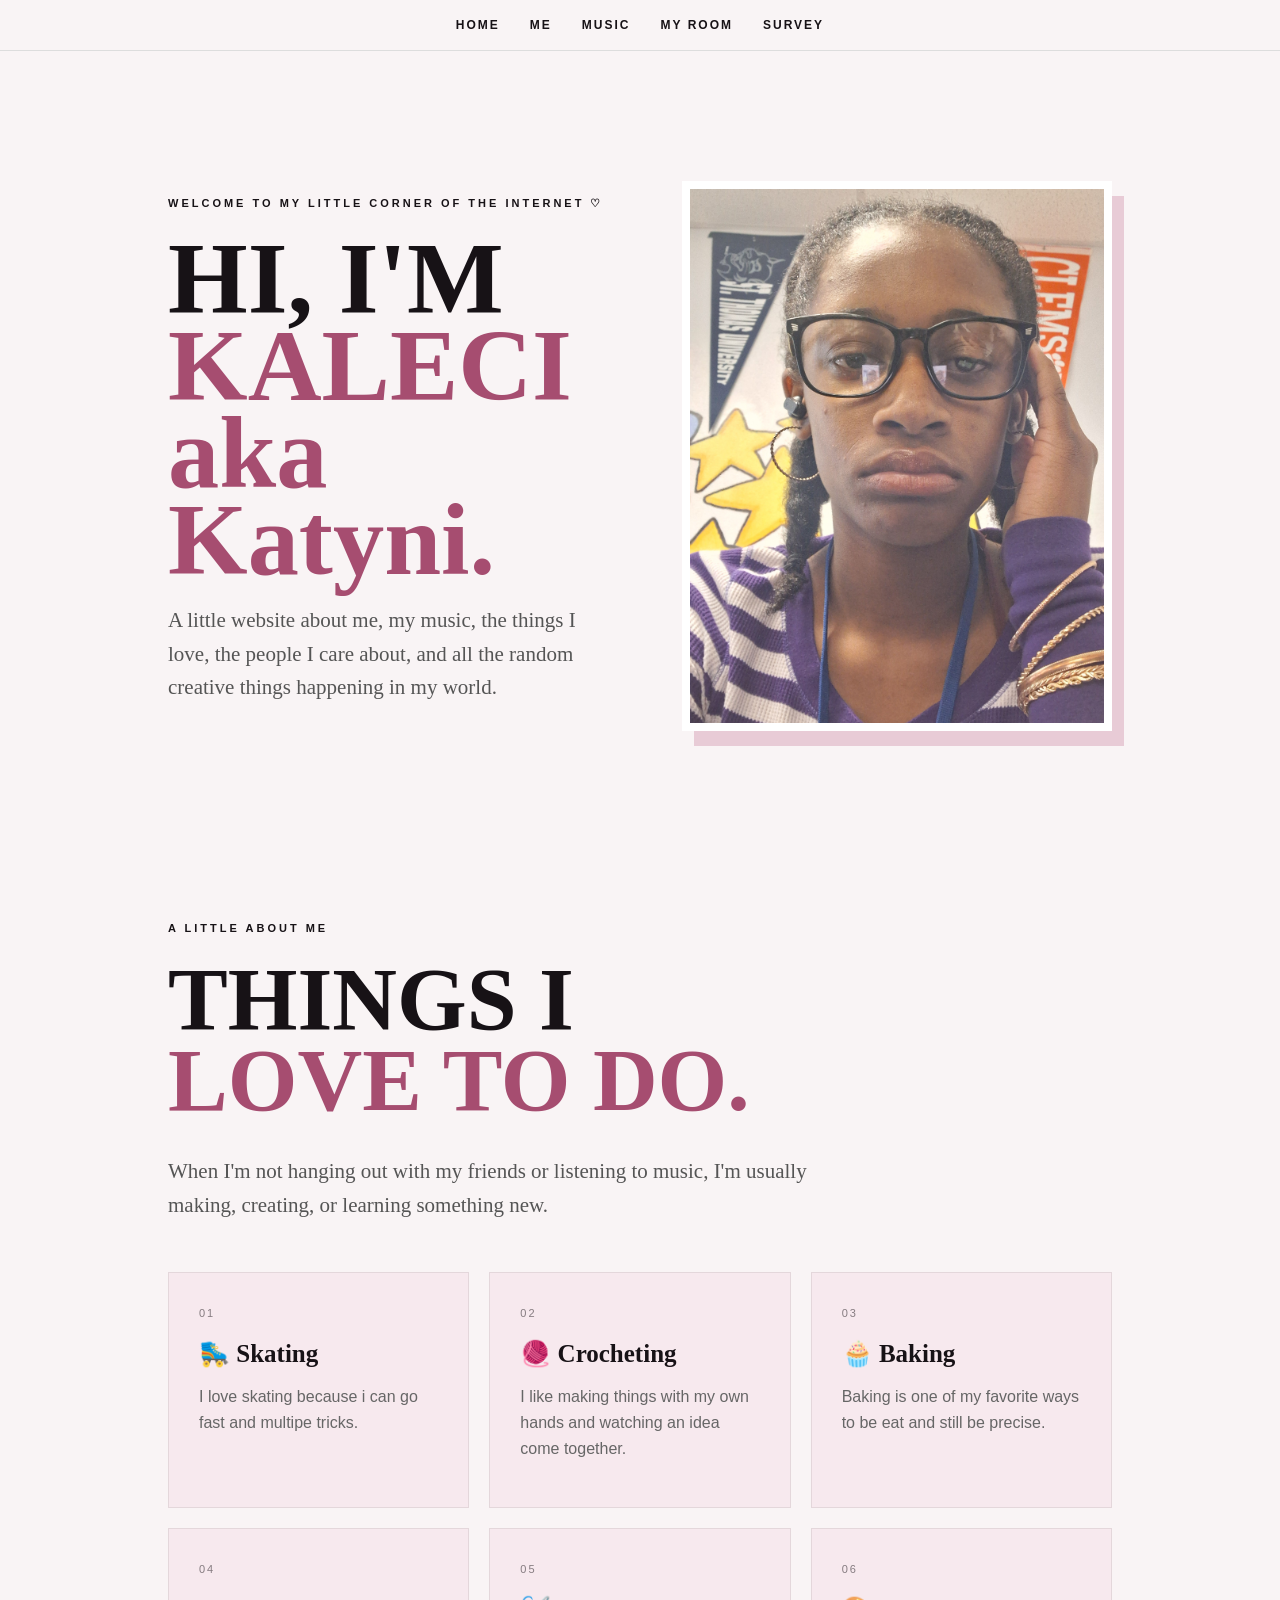
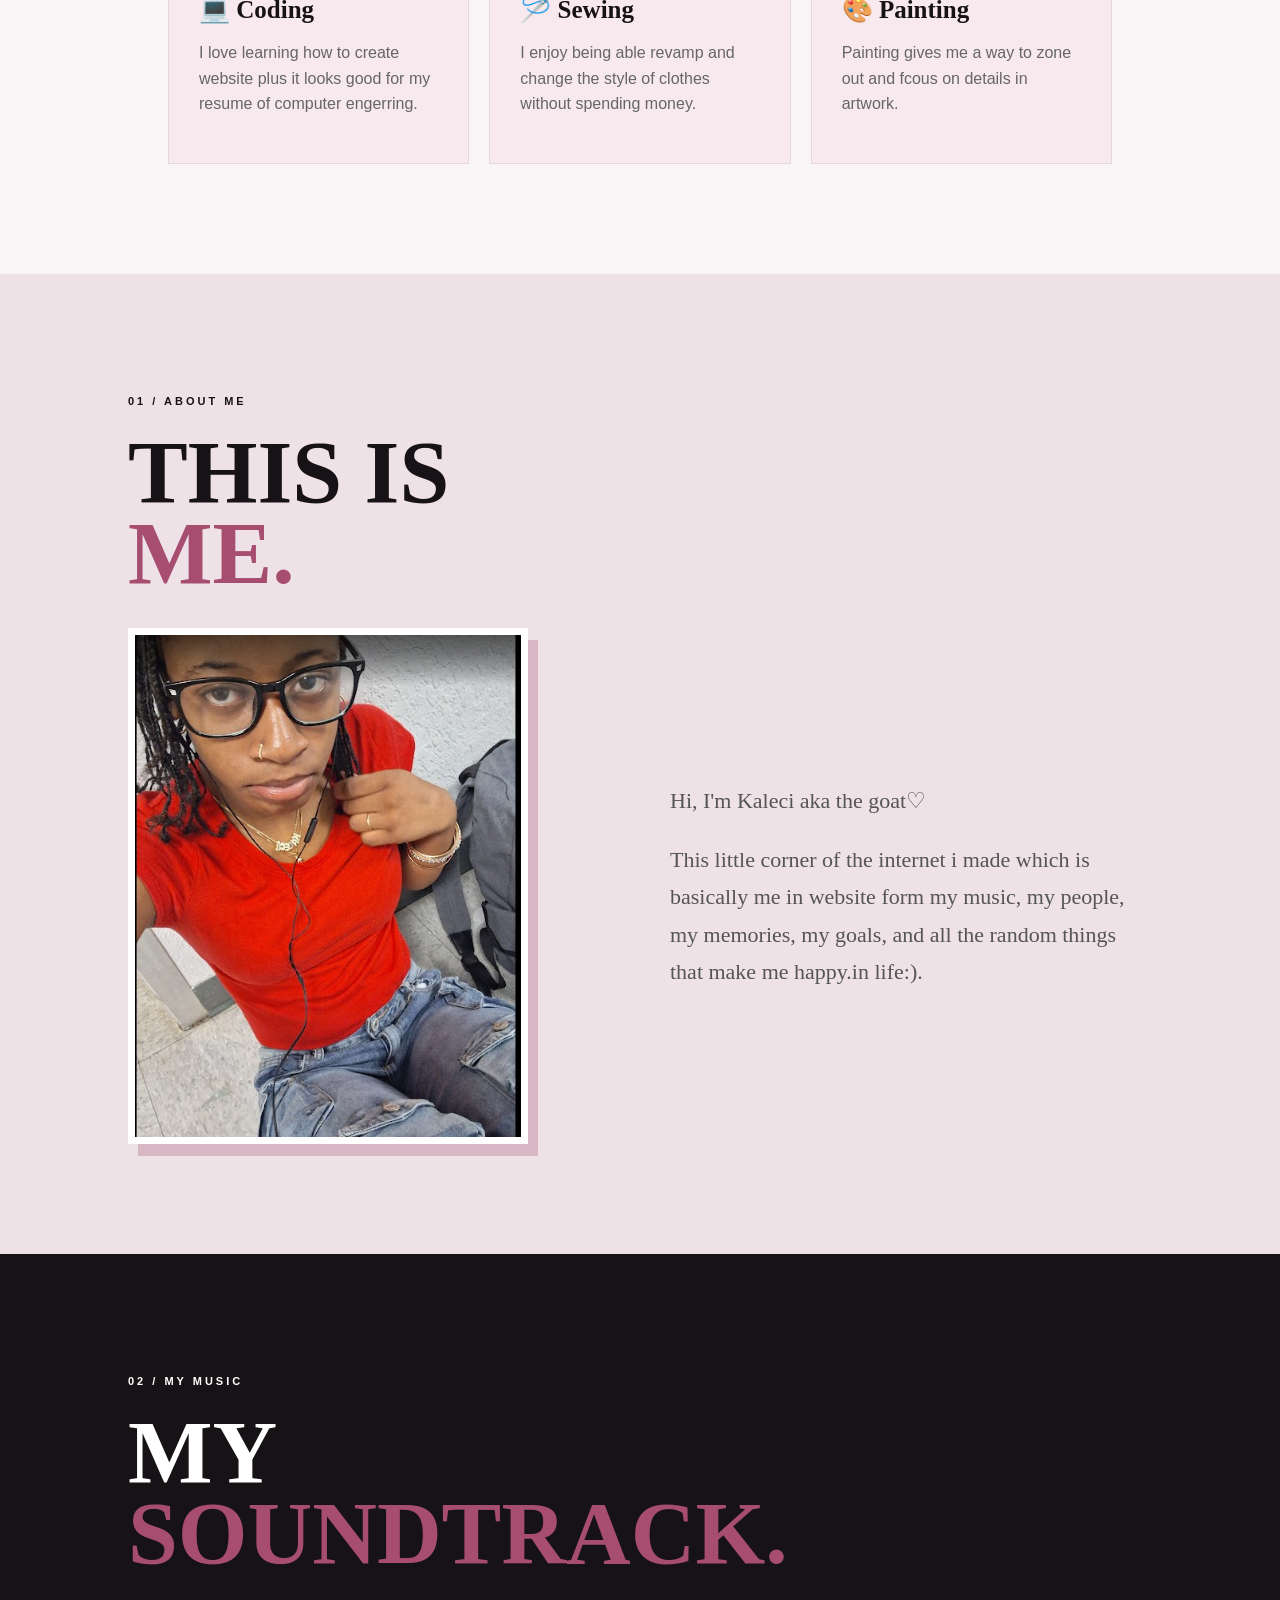
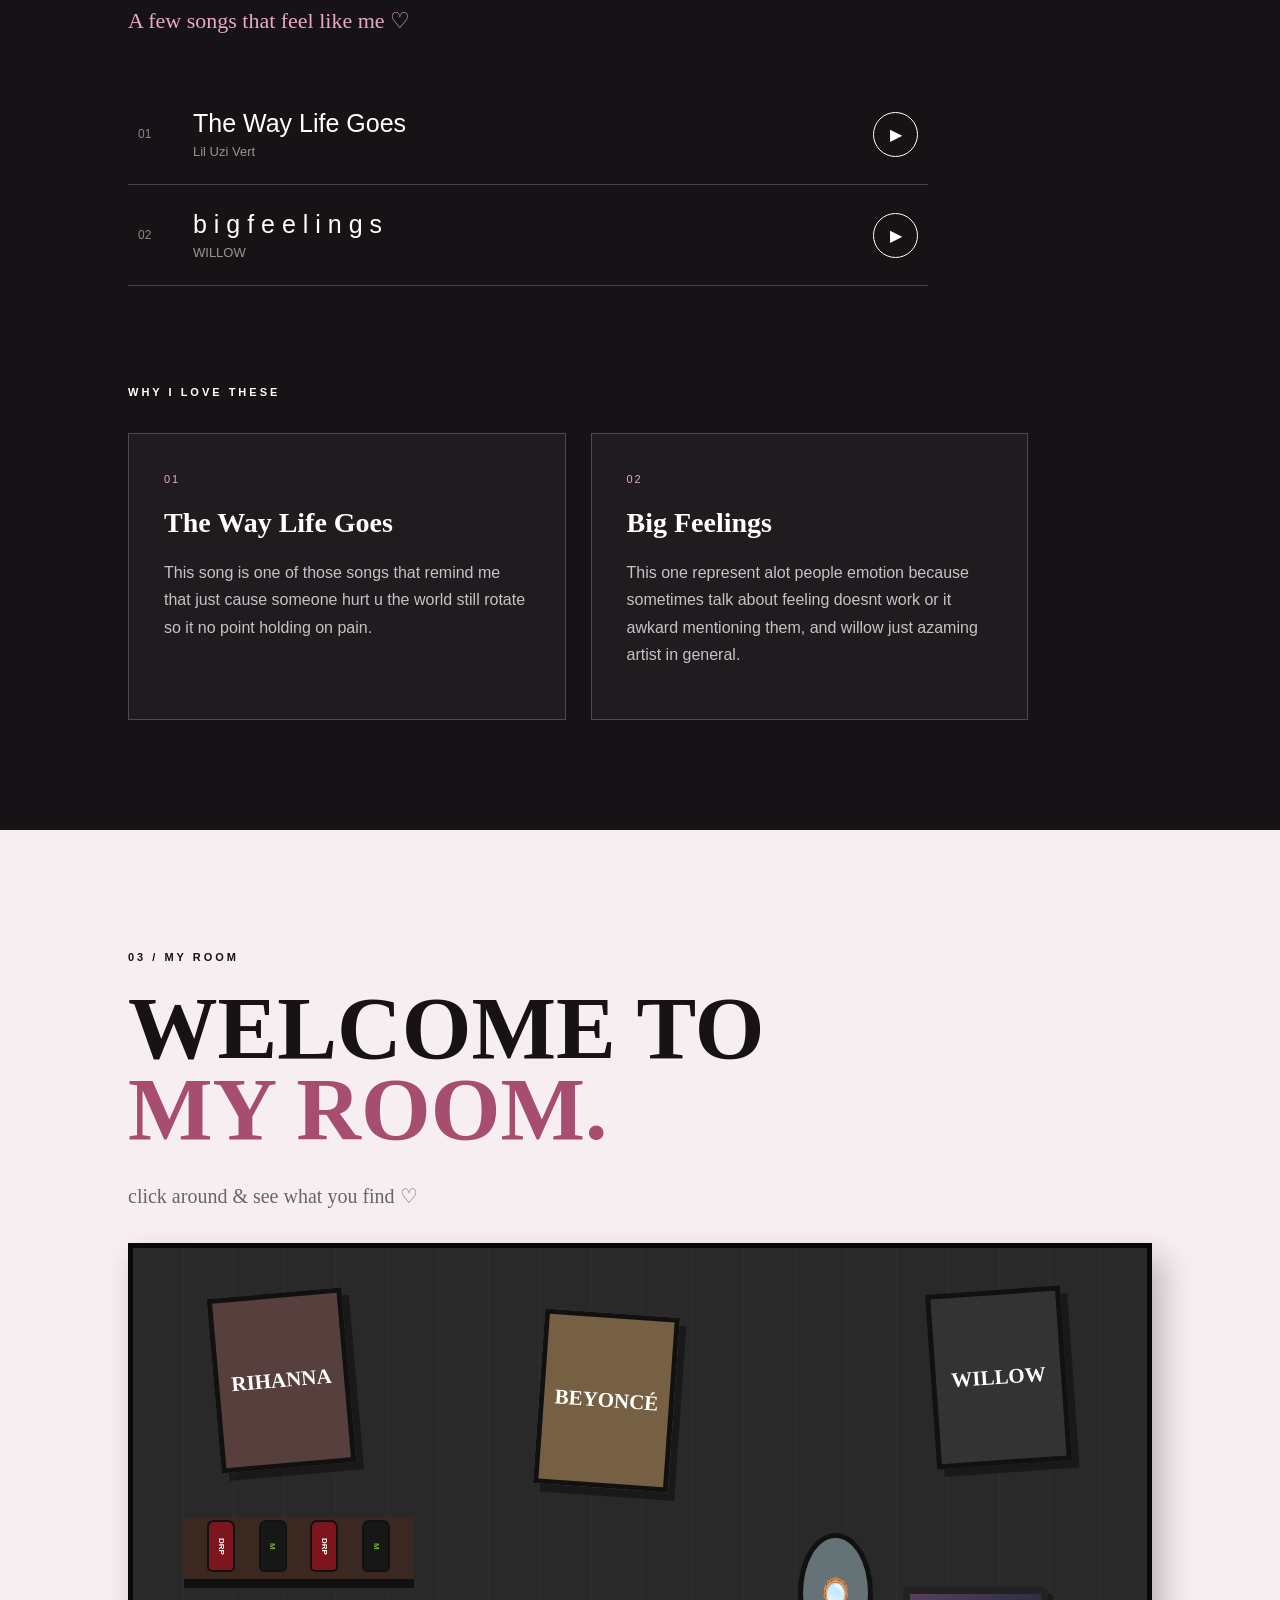
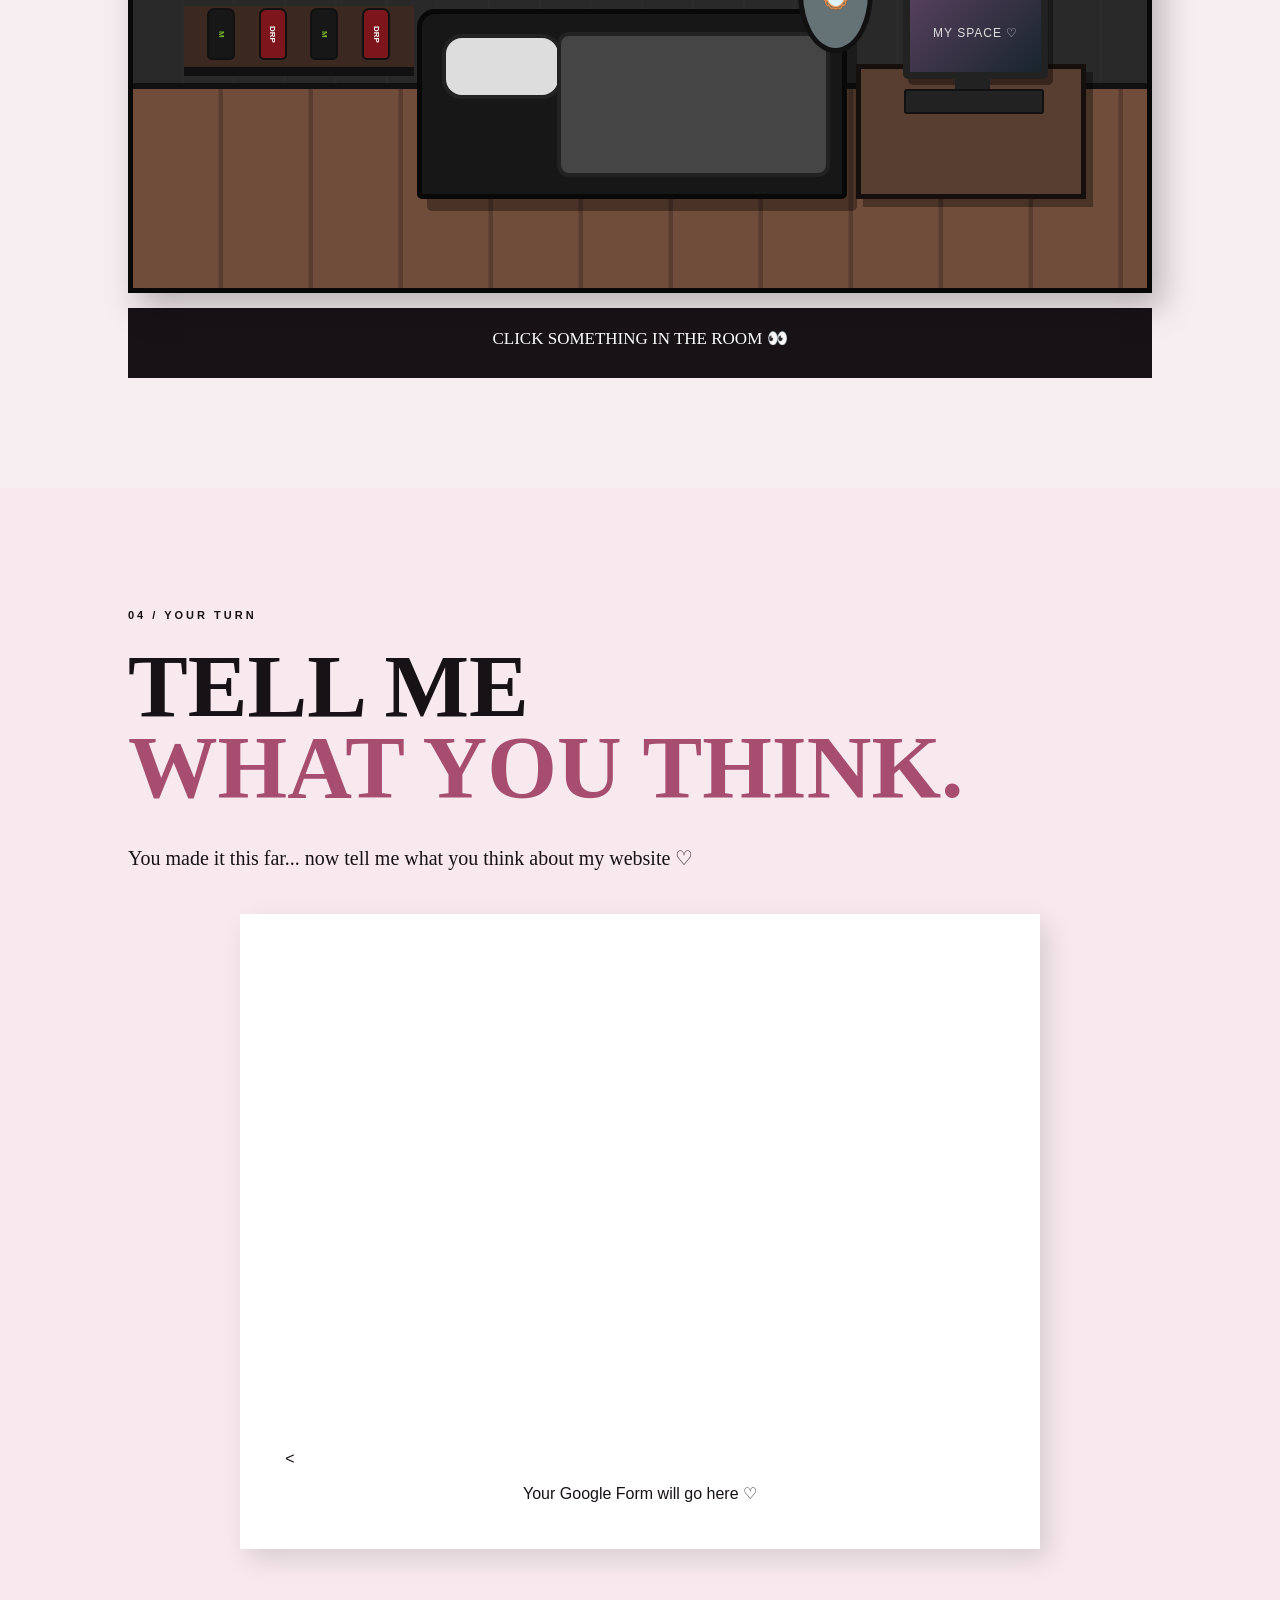
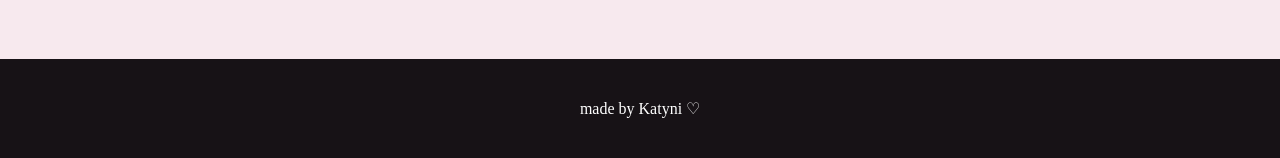
==== katyni-website/index.html @ 88a57a87 "Add files via upload" ====
<!DOCTYPE html>
<html lang="en">

<head>
    <meta charset="UTF-8">
    <meta name="viewport" content="width=device-width, initial-scale=1.0">

    <title>Kaleci ♡</title>

    <link rel="stylesheet" href="style.css">
</head>

<body>

    <!-- =========================
         NAVIGATION
    ========================= -->

    <nav>
        <a href="#home">HOME</a>
        <a href="#me">ME</a>
        <a href="#music">MUSIC</a>
        <a href="#room">MY ROOM</a>
        <a href="#survey">SURVEY</a>
    </nav>


    <!-- =========================
         HOME
    ========================= -->

    <section id="home" class="section home">

        <div class="home-text">

            <p class="eyebrow">
                WELCOME TO MY LITTLE CORNER OF THE INTERNET ♡
            </p>

            <h1>
                HI, I'M<br>
                <span>KALECI aka Katyni.</span>
            </h1>

            <p>
                A little website about me, my music,
                the things I love, the people I care about,
                and all the random creative things
                happening in my world.
            </p>

        </div>

        <div class="home-image">
            <img
                src="images/me1.jpg"
                alt="Photo of Kaleci">
        </div>

    </section>


    <!-- =========================
         HOBBIES
    ========================= -->

    <section class="section hobbies-section">

        <p class="eyebrow">
            A LITTLE ABOUT ME
        </p>

        <h2>
            THINGS I<br>
            <span>LOVE TO DO.</span>
        </h2>

        <p class="hobby-intro">
            When I'm not hanging out with my friends
            or listening to music, I'm usually making,
            creating, or learning something new.
        </p>

        <div class="hobby-grid">

            <div class="hobby-card">
                <span>01</span>
                <h3>🛼 Skating</h3>
                <p>
                    I love skating because i can go fast and multipe tricks.
                </p>
            </div>

            <div class="hobby-card">
                <span>02</span>
                <h3>🧶 Crocheting</h3>
                <p>
                    I like making things with my own
                    hands and watching an idea come together.
                </p>
            </div>

            <div class="hobby-card">
                <span>03</span>
                <h3>🧁 Baking</h3>
                <p>
                    Baking is one of my favorite ways
                    to be eat and still be precise.
                </p>
            </div>

            <div class="hobby-card">
                <span>04</span>
                <h3>💻 Coding</h3>
                <p>
                    I love learning how to create website plus it looks good for my resume of computer engerring.
                </p>
            </div>

            <div class="hobby-card">
                <span>05</span>
                <h3>🪡 Sewing</h3>
                <p>
                    I enjoy being able revamp and change the style of clothes without spending money.
                </p>
            </div>

            <div class="hobby-card">
                <span>06</span>
                <h3>🎨 Painting</h3>
                <p>
                    Painting gives me a way to zone out and fcous on details in artwork.
                </p>
            </div>

        </div>

    </section>


    <!-- =========================
         ME
    ========================= -->

    <section id="me" class="section me-section">

        <div class="me-inner">

            <p class="eyebrow">
                01 / ABOUT ME
            </p>

            <h2>
                THIS IS<br>
                <span>ME.</span>
            </h2>

            <div class="me-grid">

                <img
                    src="images/me2.jpg"
                    alt="Photo of Kaleci"
                    class="me-photo">

                <div class="me-text">

                    <p>
                        Hi, I'm Kaleci aka the goat♡
                    </p>

                    <p>
                        This little corner of the internet i made which
                        is basically me in website form 
                        my music, my people, my memories,
                        my goals, and all the random things
                        that make me happy.in life:).
                    </p>

                </div>

            </div>

        </div>

    </section>


    <!-- =========================
         MUSIC
    ========================= -->

    <section id="music" class="section music-section">

        <div class="music-inner">

            <p class="eyebrow">
                02 / MY MUSIC
            </p>

            <h2>
                MY<br>
                <span>SOUNDTRACK.</span>
            </h2>

            <p class="music-intro">
                A few songs that feel like me ♡
            </p>


            <div class="song-list">

                <div class="song-card">

                    <div class="song-number">
                        01
                    </div>

                    <div class="song-info">

                        <p class="song-title">
                            The Way Life Goes
                        </p>

                        <p class="artist">
                            Lil Uzi Vert
                        </p>

                    </div>

                    <a
                        href="https://open.spotify.com/track/5nmpCXojzwDA4KlWm1MrpE"
                        target="_blank"
                        class="play-button">

                        ▶

                    </a>

                </div>


                <div class="song-card">

                    <div class="song-number">
                        02
                    </div>

                    <div class="song-info">

                        <p class="song-title">
                            b i g f e e l i n g s
                        </p>

                        <p class="artist">
                            WILLOW
                        </p>

                    </div>

                    <a
                        href="https://open.spotify.com/track/1sjWpZDKURy4UrAvrHf7ej"
                        target="_blank"
                        class="play-button">

                        ▶

                    </a>

                </div>

            </div>


            <div class="why-music">

                <p class="eyebrow">
                    WHY I LOVE THESE
                </p>

                <div class="music-reasons">

                    <div class="reason-card">

                        <span>01</span>

                        <h3>
                            The Way Life Goes
                        </h3>

                        <p>
                            This song is one of those songs that remind me that
                            just cause someone hurt u the world still rotate so it 
                            no point holding on pain.
                        </p>

                    </div>


                    <div class="reason-card">

                        <span>02</span>

                        <h3>
                            Big Feelings
                        </h3>

                        <p>
                            This one represent alot people emotion because sometimes
                            talk about feeling doesnt work or it awkard mentioning them, and 
                            willow just azaming artist in general.

                    </div>

                </div>

            </div>

        </div>

    </section>


    <!-- =====================================================
         MY ROOM / 2000s GAME
    ===================================================== -->

    <section id="room" class="section my-room">

        <div class="room-inner">

            <p class="eyebrow">
                03 / MY ROOM
            </p>

            <h2>
                WELCOME TO<br>
                <span>MY ROOM.</span>
            </h2>

            <p class="room-intro">
                click around & see what you find ♡
            </p>


            <div class="room-game">

                <div class="bedroom">

                    <!-- WALL -->
                    <div class="bedroom-wall"></div>

                    <!-- FLOOR -->
                    <div class="bedroom-floor"></div>


                    <!-- =========================
                         POSTERS
                    ========================= -->

                    <button
                        class="room-poster poster-rihanna"
                        onclick="roomMessage('RIHANNA ♡ One of the artists on my wall.')">

                        RIHANNA

                    </button>


                    <button
                        class="room-poster poster-beyonce"
                        onclick="roomMessage('BEYONCÉ ♡ Another icon on my wall.')">

                        BEYONCÉ

                    </button>


                    <button
                        class="room-poster poster-willow"
                        onclick="roomMessage('WILLOW ♡ Her music is definitely part of my soundtrack.')">

                        WILLOW

                    </button>


                    <!-- =========================
                         CAN SHELVES
                    ========================= -->

                    <div class="can-shelves">

                        <div class="can-shelf">

                            <button
                                class="drink-can drpepper-can"
                                onclick="roomMessage('DR PEPPER 🥤 One of the cans in my collection.')">

                                DRP

                            </button>

                            <button
                                class="drink-can monster-can"
                                onclick="roomMessage('MONSTER ⚡ Another one for the collection.')">

                                M

                            </button>

                            <button
                                class="drink-can drpepper-can"
                                onclick="roomMessage('DR PEPPER 🥤 You found another one!')">

                                DRP

                            </button>

                            <button
                                class="drink-can monster-can"
                                onclick="roomMessage('MONSTER ⚡ Energy drink shelf.')">

                                M

                            </button>

                        </div>


                        <div class="can-shelf">

                            <button
                                class="drink-can monster-can"
                                onclick="roomMessage('MONSTER ⚡ Shelf number two.')">

                                M

                            </button>

                            <button
                                class="drink-can drpepper-can"
                                onclick="roomMessage('DR PEPPER 🥤 Another one!')">

                                DRP

                            </button>

                            <button
                                class="drink-can monster-can"
                                onclick="roomMessage('MONSTER ⚡ More cans!')">

                                M

                            </button>

                            <button
                                class="drink-can drpepper-can"
                                onclick="roomMessage('DR PEPPER 🥤 You found another one.')">

                                DRP

                            </button>

                        </div>

                    </div>


                    <!-- =========================
                         BED
                    ========================= -->

                    <button
                        class="room-bed"
                        onclick="roomMessage('MY BED 🖤 Just a regular blanket and a comfy place to chill.')">

                        <div class="room-pillow"></div>

                        <div class="regular-bed-blanket"></div>

                    </button>


                    <!-- =========================
                         DESK + COMPUTER
                    ========================= -->

                    <div class="room-desk">

                        <button
                            class="room-computer"
                            onclick="openRoomComputer()">

                            <div class="computer-screen">
                                MY SPACE ♡
                            </div>

                            <div class="computer-stand"></div>

                        </button>

                        <div class="computer-keyboard"></div>

                    </div>


                    <!-- MIRROR -->

                    <button
                        class="room-mirror"
                        onclick="roomMessage('MIRROR CHECK ✨ You found another part of my room!')">

                        🪞

                    </button>

                </div>


                <div
                    id="roomMessage"
                    class="room-message">

                    CLICK SOMETHING IN THE ROOM 👀

                </div>

            </div>

        </div>

    </section>


    <!-- =====================================================
         MYSPACE COMPUTER POPUP
    ===================================================== -->

    <div
        id="roomComputerPopup"
        class="room-computer-popup">

        <div class="myspace-page">

            <!-- TOP BAR -->

            <div class="myspace-topbar">

                <span>
                    ✦ K A L E C I ' S &nbsp; P R O F I L E ✦
                </span>

                <button
                    onclick="closeRoomComputer()"
                    class="myspace-close">

                    X

                </button>

            </div>


            <!-- NAVIGATION -->

            <div class="myspace-nav">

                HOME
                &nbsp; | &nbsp;
                PROFILE
                &nbsp; | &nbsp;
                OUTFITS
                &nbsp; | &nbsp;
                MUSIC
                &nbsp; | &nbsp;
                BLOG

            </div>


            <!-- PROFILE -->

            <div class="myspace-content">

                <h2 class="myspace-name">
                    Kaleci ♡
                </h2>

                <p class="myspace-online">
                    online now • welcome to my page!
                </p>


                <div class="myspace-grid">


                    <!-- LEFT -->

                    <div>

                        <img
                            src="images/me3.jpg"
                            alt="Photo of Kaleci"
                            class="myspace-photo">


                        <div class="myspace-box">

                            <h3>
                                ABOUT ME
                            </h3>

                            <p>
                                hiiii ♡ this is my little
                                2000s-style profile.

                                I love music, creating things,
                                coding, skating, baking,
                                sewing, painting and spending
                                time with my people.
                            </p>

                        </div>

                    </div>


                    <!-- RIGHT -->

                    <div>


                        <div class="myspace-box">

                            <h3>
                                MY MOOD
                            </h3>

                            <p>
                                ♪ listening to music +
                                making something new ♪
                            </p>

                        </div>


                        <!-- TOP OUTFITS -->

                        <div class="myspace-box">

                            <h3>
                                TOP OUTFITS
                            </h3>

                            <div class="outfit-grid">


                                <div class="outfit-card">

                                    <img
                                        src="images/outfit1.jpg"
                                        alt="Outfit 1">

                                    <span>
                                        01
                                    </span>

                                </div>


                                <div class="outfit-card">

                                    <img
                                        src="images/outfit2.jpg"
                                        alt="Outfit 2">

                                    <span>
                                        02
                                    </span>

                                </div>


                                <div class="outfit-card">

                                    <img
                                        src="images/outfit3.jpg"
                                        alt="Outfit 3">

                                    <span>
                                        03
                                    </span>

                                </div>


                                <div class="outfit-card">

                                    <img
                                        src="images/outfit4.jpg"
                                        alt="Outfit 4">

                                    <span>
                                        04
                                    </span>

                                </div>


                            </div>

                        </div>


                        <!-- FAVORITES -->

                        <div class="myspace-box">

                            <h3>
                                MY FAVORITES
                            </h3>

                            <p>
                                Music • my people •
                                creative projects •
                                my room • making websites •
                                collecting memories
                            </p>

                        </div>


                        <!-- BLOG -->

                        <div class="myspace-box">

                            <h3>
                                RECENT BLOG
                            </h3>

                            <p>
                                "Welcome to my room!!
                                Click around because there
                                are little secrets everywhere ♡"
                            </p>

                        </div>

                    </div>

                </div>

            </div>


            <div class="myspace-footer">
                this page is part of Kaleci's 2000s bedroom game ♡
            </div>

        </div>

    </div>


    <!-- =========================
         SURVEY
    ========================= -->

    <section id="survey" class="section survey-section">

        <div class="survey-inner">

            <p class="eyebrow">
                04 / YOUR TURN
            </p>

            <h2>
                TELL ME<br>
                <span>WHAT YOU THINK.</span>
            </h2>

            <p class="survey-intro">
                You made it this far...
                now tell me what you think
                about my website ♡
            </p>


            <div class="survey-box">

                <<iframe src="https://docs.google.com/forms/d/e/1FAIpQLSdptu9XjfrG44m8Hha9HPX4TdSrRn-py2E4ddKjdOde-EquAg/viewform?embedded=true" width="700" height="520" frameborder="0" marginheight="0" marginwidth="0">Loading…</iframe>

                <p>
                    Your Google Form will go here ♡
                </p>

            </div>

        </div>

    </section>


    <!-- FOOTER -->

    <footer>
        made by Katyni ♡
    </footer>


    <script src="script.js"></script>

</body>
</html>
---- katyni-website/style.css ----
* {
    box-sizing: border-box;
    scroll-behavior: smooth;
}

body {
    margin: 0;
    background: #f9f4f5;
    color: #171216;
    font-family: Arial, Helvetica, sans-serif;
}


/* =========================
   NAVIGATION
========================= */

nav {
    position: sticky;
    top: 0;
    z-index: 100;

    display: flex;
    justify-content: center;
    gap: 30px;

    padding: 18px;

    background: rgba(249,244,245,.96);
    border-bottom: 1px solid #ddd;
}

nav a {
    color: #171216;
    text-decoration: none;

    font-size: 12px;
    font-weight: bold;
    letter-spacing: 2px;

    transition: .2s;
}

nav a:hover {
    color: #a64d70;
}


/* =========================
   GENERAL
========================= */

.section {
    padding: 110px 10%;
    max-width: 1200px;
    margin: auto;
}

.eyebrow {
    font-size: 11px;
    letter-spacing: 3px;
    font-weight: bold;
    margin-bottom: 25px;
}

h1,
h2 {
    font-family: Georgia, serif;
}

h2 {
    font-size: clamp(45px, 7vw, 90px);
    line-height: .9;
    margin: 0 0 35px;
}

h2 span {
    color: #a64d70;
}


/* =========================
   HOME
========================= */

.home {
    min-height: 90vh;

    display: grid;
    grid-template-columns: 1fr 1fr;

    gap: 60px;
    align-items: center;
}

.home h1 {
    font-size: clamp(55px, 8vw, 110px);
    line-height: .85;
    margin: 0;
}

.home h1 span {
    color: #a64d70;
}

.home-text p:not(.eyebrow) {
    max-width: 550px;

    font-family: Georgia, serif;
    font-size: 21px;
    line-height: 1.6;

    color: #555;
}

.home-image img {
    width: 100%;
    max-width: 430px;
    height: 550px;

    object-fit: cover;

    display: block;
    margin-left: auto;

    border: 8px solid white;

    box-shadow:
        12px 15px 0 #e8cbd6;
}


/* =========================
   HOBBIES
========================= */

.hobbies-section {
    padding-top: 50px;
}

.hobby-intro {
    max-width: 650px;

    font-family: Georgia, serif;
    font-size: 21px;
    line-height: 1.6;

    margin: 25px 0 50px;

    color: #555;
}

.hobby-grid {
    display: grid;
    grid-template-columns: repeat(3, 1fr);

    gap: 20px;
}

.hobby-card {
    padding: 30px;
    min-height: 180px;

    background: #f7e9ee;

    border: 1px solid rgba(0,0,0,.08);

    transition: .3s;
}

.hobby-card:hover {
    transform:
        translateY(-8px)
        rotate(-1deg);

    box-shadow:
        8px 12px 25px rgba(0,0,0,.12);
}

.hobby-card span {
    font-size: 11px;
    letter-spacing: 2px;
    opacity: .5;
}

.hobby-card h3 {
    font-family: Georgia, serif;
    font-size: 25px;

    margin: 18px 0 12px;
}

.hobby-card p {
    line-height: 1.6;
    color: #666;
}


/* =========================
   ME
========================= */

.me-section {
    max-width: none;
    background: #eee2e6;
}

.me-inner {
    max-width: 1200px;
    margin: auto;
}

.me-grid {
    display: grid;
    grid-template-columns: 1fr 1fr;

    gap: 60px;

    align-items: center;
}

.me-photo {
    width: 100%;
    max-width: 400px;

    display: block;

    border: 7px solid white;

    box-shadow:
        10px 12px 0 #d6b7c3;
}

.me-text {
    font-family: Georgia, serif;

    font-size: 22px;
    line-height: 1.7;

    color: #555;
}


/* =========================
   MUSIC
========================= */

.music-section {
    max-width: none;

    background: #171216;
    color: white;
}

.music-inner {
    max-width: 1200px;
    margin: auto;
}

.music-section .eyebrow {
    color: white;
}

.music-intro {
    font-family: Georgia, serif;

    font-size: 22px;

    margin-bottom: 50px;

    color: #e8a9c2;
}

.song-list {
    max-width: 800px;
}

.song-card {
    display: flex;
    align-items: center;

    gap: 25px;

    padding: 25px 10px;

    border-bottom:
        1px solid rgba(255,255,255,.2);

    transition: .2s;
}

.song-card:hover {
    padding-left: 20px;
}

.song-number {
    font-size: 12px;
    opacity: .5;
    width: 30px;
}

.song-info {
    flex: 1;
}

.song-title {
    font-size: 25px;
    margin: 0 0 6px;
}

.artist {
    font-size: 13px;
    opacity: .55;
    margin: 0;
}

.play-button {
    width: 45px;
    height: 45px;

    border-radius: 50%;

    border: 1px solid white;

    background: transparent;

    color: white;

    display: flex;
    align-items: center;
    justify-content: center;

    text-decoration: none;

    transition: .2s;
}

.play-button:hover {
    background: white;
    color: #171216;
    transform: scale(1.1);
}

.why-music {
    margin-top: 100px;
    max-width: 900px;
}

.music-reasons {
    display: grid;
    grid-template-columns: 1fr 1fr;

    gap: 25px;

    margin-top: 35px;
}

.reason-card {
    padding: 35px;

    border:
        1px solid rgba(255,255,255,.2);

    background:
        rgba(255,255,255,.04);

    transition: .3s;
}

.reason-card:hover {
    transform: translateY(-6px);

    background:
        rgba(255,255,255,.08);
}

.reason-card span {
    font-size: 11px;
    letter-spacing: 2px;

    color: #e8a9c2;
}

.reason-card h3 {
    font-family: Georgia, serif;

    font-size: 28px;

    margin: 20px 0;
}

.reason-card p {
    line-height: 1.7;

    color: #c9c1c5;
}


/* =====================================================
   MY ROOM
===================================================== */

.my-room {
    max-width: none;

    background: #f7eef1;
}

.room-inner {
    max-width: 1200px;
    margin: auto;
}

.room-intro {
    font-family: Georgia, serif;

    font-size: 20px;

    color: #666;

    margin-bottom: 35px;
}

.room-game {
    width: 100%;
}

.bedroom {
    position: relative;

    width: 100%;
    height: 650px;

    overflow: hidden;

    border: 5px solid #080808;

    box-shadow:
        10px 15px 30px rgba(0,0,0,.25);
}


/* WALL */

.bedroom-wall {
    position: absolute;

    inset: 0 0 32% 0;

    background:
        repeating-linear-gradient(
            90deg,
            #292929 0 48px,
            #2c2c2c 49px 51px
        );
}


/* HARDWOOD FLOOR */

.bedroom-floor {
    position: absolute;

    left: 0;
    right: 0;
    bottom: 0;

    height: 32%;

    background:
        repeating-linear-gradient(
            90deg,
            #704d3b 0 85px,
            #593c30 86px 90px
        );

    border-top: 6px solid #111;
}


/* =========================
   POSTERS
========================= */

.room-poster {
    position: absolute;

    width: 135px;
    height: 175px;

    border: 5px solid #111;

    color: white;

    font-family: Georgia, serif;

    font-size: 21px;

    font-weight: bold;

    cursor: pointer;

    display: flex;

    align-items: center;
    justify-content: center;

    text-align: center;

    box-shadow:
        7px 8px 0 rgba(0,0,0,.4);

    transition: .2s;

    z-index: 4;
}

.room-poster:hover {
    transform:
        scale(1.07)
        rotate(0deg);
}

.poster-rihanna {
    left: 8%;
    top: 45px;

    background: #563f3c;

    transform: rotate(-5deg);
}

.poster-beyonce {
    left: 40%;
    top: 65px;

    background: #756043;

    transform: rotate(4deg);
}

.poster-willow {
    right: 8%;
    top: 42px;

    background: #333;

    transform: rotate(-4deg);
}


/* =========================
   SHELVES
========================= */

.can-shelves {
    position: absolute;

    left: 5%;
    top: 270px;

    width: 230px;

    z-index: 5;
}

.can-shelf {
    height: 70px;

    margin-bottom: 18px;

    background: #3b2821;

    border-bottom: 9px solid #111;

    display: flex;

    align-items: flex-end;
    justify-content: space-evenly;

    padding-bottom: 7px;
}


/* CANS */

.drink-can {
    width: 28px;
    height: 52px;

    border-radius:
        7px 7px 5px 5px;

    border: 2px solid #111;

    color: white;

    font-size: 8px;

    font-weight: bold;

    writing-mode: vertical-rl;

    cursor: pointer;

    transition: .2s;
}

.drink-can:hover {
    transform:
        translateY(-9px)
        rotate(4deg);
}

.drpepper-can {
    background: #7d151c;
}

.monster-can {
    background: #171717;

    color: #78b82a;
}


/* =========================
   BED
========================= */

.room-bed {
    position: absolute;

    left: 28%;
    bottom: 14%;

    width: 430px;
    height: 190px;

    background: #171717;

    border: 5px solid #080808;

    border-radius:
        18px 18px 5px 5px;

    cursor: pointer;

    box-shadow:
        10px 12px 0 rgba(0,0,0,.35);

    z-index: 3;
}

.room-pillow {
    position: absolute;

    left: 20px;
    top: 20px;

    width: 120px;
    height: 65px;

    background: #ddd;

    border: 4px solid #222;

    border-radius: 20px;
}

.regular-bed-blanket {
    position: absolute;

    right: 12px;
    top: 18px;

    width: 65%;
    height: 145px;

    background: #454545;

    border: 4px solid #222;

    border-radius: 12px;
}


/* =========================
   DESK
========================= */

.room-desk {
    position: absolute;

    right: 6%;
    bottom: 14%;

    width: 230px;
    height: 135px;

    background: #583d31;

    border: 5px solid #15100e;

    z-index: 5;

    box-shadow:
        7px 8px 0 rgba(0,0,0,.35);
}


/* COMPUTER */

.room-computer {
    position: absolute;

    left: 42px;
    top: -82px;

    width: 145px;
    height: 92px;

    padding: 0;

    background: #111;

    border: 7px solid #222;

    border-radius: 5px;

    cursor: pointer;

    box-shadow:
        5px 6px 0 rgba(0,0,0,.4);

    transition: .2s;
}

.room-computer:hover {
    transform: scale(1.05);
}

.computer-screen {
    width: 100%;
    height: 100%;

    display: flex;

    align-items: center;
    justify-content: center;

    color: #ddd;

    font-size: 12px;

    letter-spacing: 1px;

    background:
        linear-gradient(
            135deg,
            #57405e,
            #18252d
        );
}

.computer-stand {
    position: absolute;

    left: 45px;
    top: 85px;

    width: 35px;
    height: 22px;

    background: #222;
}

.computer-keyboard {
    position: absolute;

    left: 43px;
    top: 20px;

    width: 140px;
    height: 25px;

    background: #222;

    border: 2px solid #111;

    border-radius: 3px;
}


/* =========================
   MIRROR
========================= */

.room-mirror {
    position: absolute;

    right: 27%;
    top: 285px;

    width: 75px;
    height: 120px;

    border: 5px solid #111;

    border-radius: 50%;

    background: #657276;

    font-size: 30px;

    cursor: pointer;

    z-index: 5;

    transition: .2s;
}

.room-mirror:hover {
    transform: scale(1.08);
}


/* =========================
   ROOM MESSAGE
========================= */

.room-message {
    margin-top: 15px;

    min-height: 70px;

    padding: 20px;

    background: #171216;

    color: white;

    text-align: center;

    font-family: Georgia, serif;

    font-size: 17px;
}


/* =====================================================
   MYSPACE POPUP
===================================================== */

.room-computer-popup {
    position: fixed;

    inset: 0;

    z-index: 200;

    display: none;

    align-items: center;
    justify-content: center;

    padding: 20px;

    background:
        rgba(0,0,0,.78);
}

.room-computer-popup.open {
    display: flex;
}

.myspace-page {
    width: min(850px, 95vw);

    max-height: 90vh;

    overflow-y: auto;

    background: #f7f7f7;

    color: #222;

    border: 4px solid #222;

    box-shadow:
        12px 14px 0 rgba(0,0,0,.45);

    font-family:
        Arial,
        Helvetica,
        sans-serif;
}

.myspace-topbar {
    background: #222;

    color: white;

    padding: 9px 12px;

    display: flex;

    justify-content: space-between;

    align-items: center;

    font-size: 13px;

    font-weight: bold;
}

.myspace-close {
    width: 28px;
    height: 28px;

    border: 0;

    background: #777;

    color: white;

    cursor: pointer;

    font-weight: bold;
}

.myspace-close:hover {
    background: #999;
}

.myspace-nav {
    background: #eee;

    border-bottom:
        2px solid #aaa;

    padding: 8px 12px;

    color: #333;

    font-size: 11px;
}

.myspace-content {
    padding: 22px;

    background: #f7f7f7;
}

.myspace-name {
    margin: 0 0 5px;

    color: #3e245a;

    font-family: Georgia, serif;

    font-size: 32px;
}

.myspace-online {
    color: #777;

    font-size: 12px;

    margin:
        0 0 20px;
}

.myspace-grid {
    display: grid;

    grid-template-columns:
        230px 1fr;

    gap: 22px;
}

.myspace-photo {
    width: 100%;

    height: 300px;

    object-fit: contain;

    background: #ddd;

    display: block;

    border:
        6px solid white;

    box-shadow:
        0 2px 7px rgba(0,0,0,.3);
}

.myspace-box {
    background: white;

    border:
        1px solid #aaa;

    margin-bottom: 15px;

    color: #222;
}

.myspace-box h3 {
    margin: 0;

    padding: 8px 10px;

    background: #ddd;

    color: #3e245a;

    font-size: 14px;
}

.myspace-box p {
    margin: 0;

    padding: 10px;

    color: #222;

    line-height: 1.5;

    font-size: 13px;
}


/* TOP OUTFITS */

.outfit-grid {
    display: grid;

    grid-template-columns:
        1fr 1fr;

    gap: 10px;

    padding: 10px;
}

.outfit-card {
    position: relative;

    height: 130px;

    overflow: hidden;

    background: #ddd;

    border:
        2px solid white;
}

.outfit-card img {
    width: 100%;

    height: 100%;

    object-fit: cover;

    display: block;
}

.outfit-card span {
    position: absolute;

    left: 5px;
    bottom: 5px;

    padding:
        3px 6px;

    background:
        rgba(0,0,0,.7);

    color: white;

    font-size: 9px;
}

.myspace-footer {
    padding: 12px;

    background: #eee;

    border-top:
        1px solid #aaa;

    text-align: center;

    color: #555;

    font-size: 11px;
}


/* =========================
   SURVEY
========================= */

.survey-section {
    max-width: none;

    background: #f7e9ee;
}

.survey-inner {
    max-width: 1200px;
    margin: auto;
}

.survey-intro {
    font-family: Georgia, serif;

    font-size: 20px;

    max-width: 600px;

    line-height: 1.6;

    margin-bottom: 40px;
}

.survey-box {
    max-width: 800px;

    margin: 0 auto;

    background: white;

    padding: 30px;

    text-align: center;

    box-shadow:
        8px 10px 25px rgba(0,0,0,.12);
}


/* =========================
   FOOTER
========================= */

footer {
    padding: 40px;

    text-align: center;

    background: #171216;

    color: white;

    font-family: Georgia, serif;
}


/* =========================
   MOBILE
========================= */

@media (max-width: 750px) {

    nav {
        gap: 12px;
        flex-wrap: wrap;
    }

    nav a {
        font-size: 9px;
        letter-spacing: 1px;
    }

    .section {
        padding: 80px 6%;
    }

    .home {
        grid-template-columns: 1fr;
    }

    .home-image img {
        margin: 0 auto;
        height: 450px;
    }

    .hobby-grid {
        grid-template-columns: 1fr;
    }

    .me-grid {
        grid-template-columns: 1fr;
    }

    .music-reasons {
        grid-template-columns: 1fr;
    }

    .bedroom {
        height: 700px;
    }

    .room-poster {
        width: 80px;
        height: 110px;
        font-size: 12px;
    }

    .can-shelves {
        left: 3%;
        width: 150px;
    }

    .room-bed {
        left: 4%;
        width: 58%;
        height: 150px;
    }

    .regular-bed-blanket {
        height: 110px;
    }

    .room-desk {
        right: 3%;
        width: 28%;
        height: 90px;
    }

    .room-computer {
        left: 15px;
        top: -65px;

        width: 110px;
        height: 70px;
    }

    .computer-stand {
        display: none;
    }

    .computer-keyboard {
        left: 15px;
        width: 110px;
    }

    .room-mirror {
        display: none;
    }

    .myspace-grid {
        grid-template-columns: 1fr;
    }

    .myspace-photo {
        max-width: 230px;
    }

}


/* =========================
   REDUCED MOTION
========================= */

@media (prefers-reduced-motion: reduce) {

    .room-poster,
    .drink-can,
    .room-computer,
    .room-mirror,
    .hobby-card {
        transition: none;
    }

    * {
        scroll-behavior: auto;
    }

}
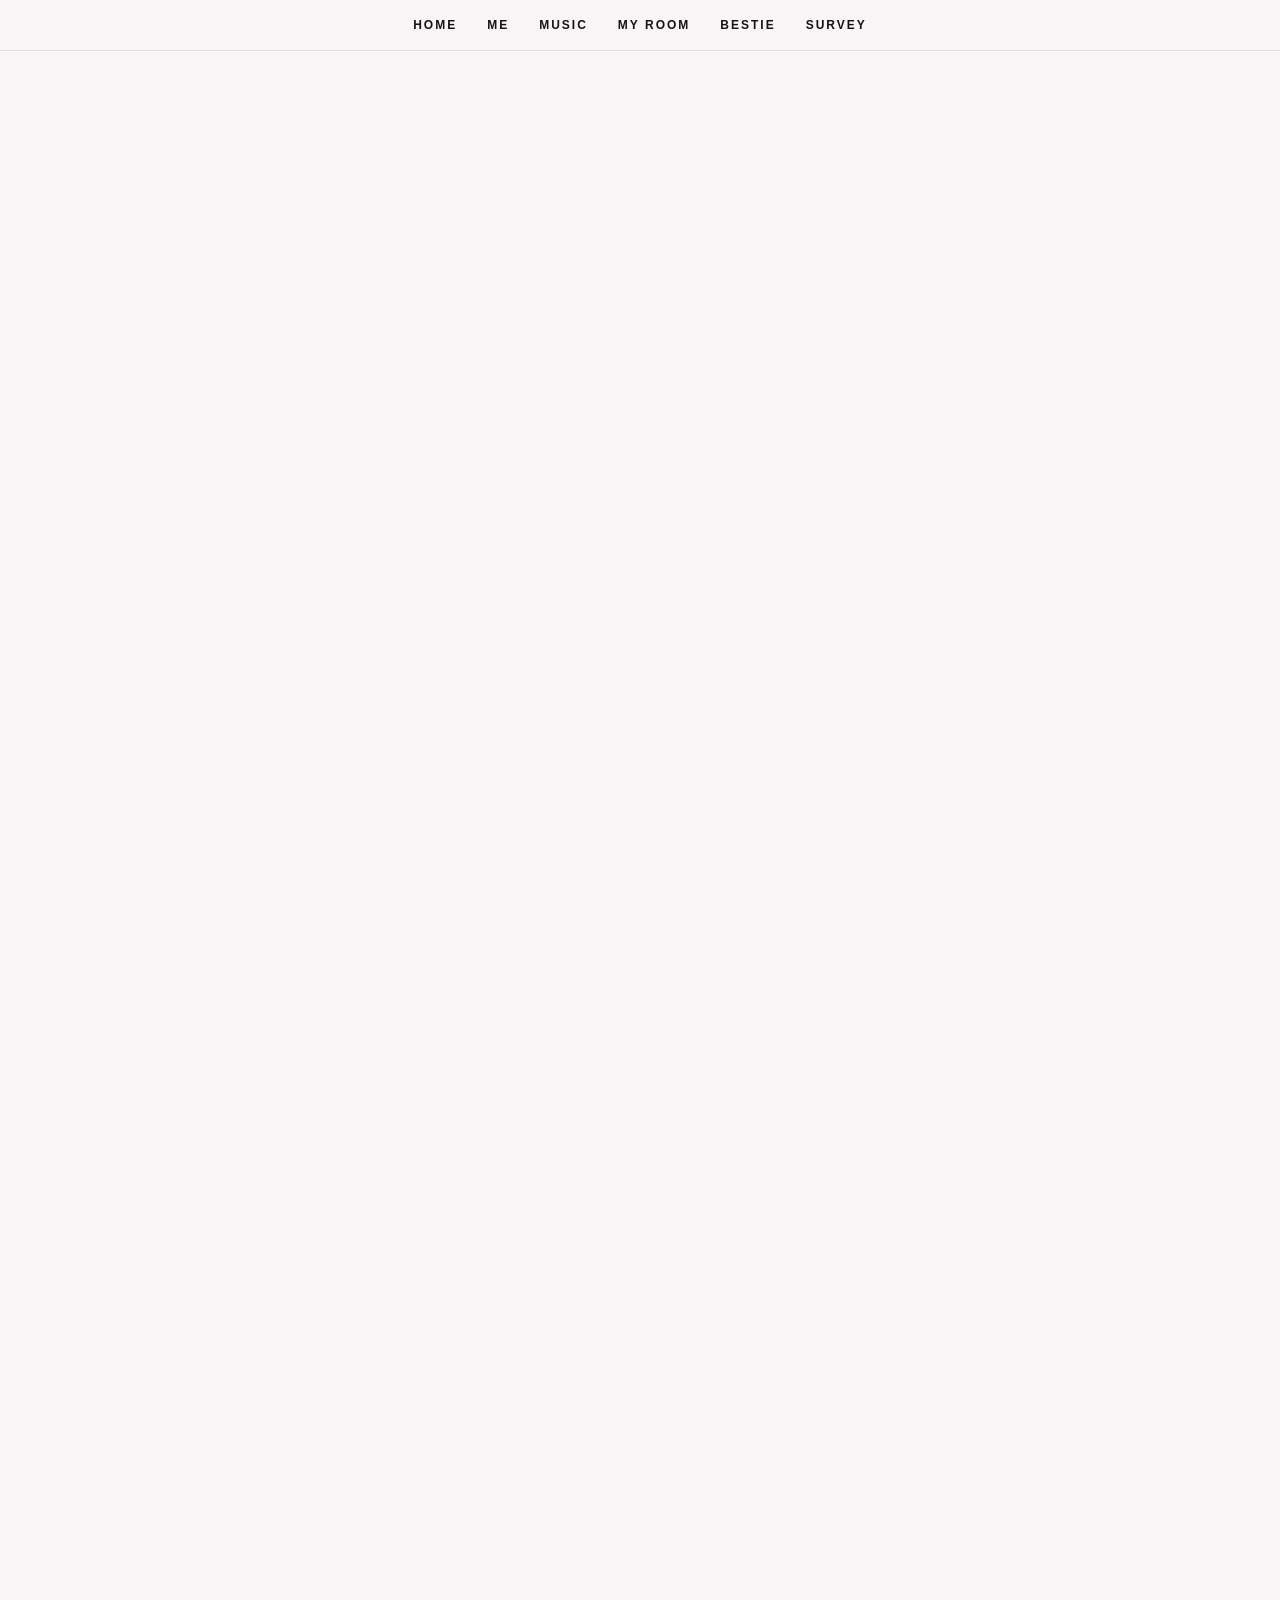
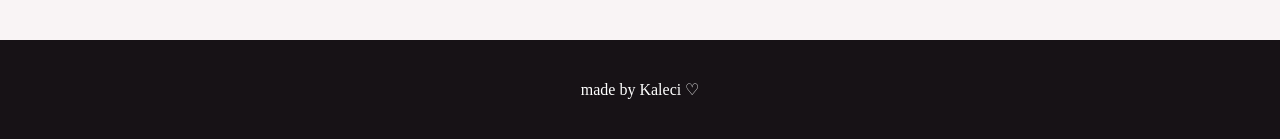
==== commit 05c26df5: "Add files via upload" ====
--- a/katyni-website/index.html
+++ b/katyni-website/index.html
@@ -2,27 +2,40 @@
 <html lang="en">
 
 <head>
+
     <meta charset="UTF-8">
     <meta name="viewport" content="width=device-width, initial-scale=1.0">
 
     <title>Kaleci ♡</title>
 
     <link rel="stylesheet" href="style.css">
+
 </head>
 
+
 <body>
+
 
     <!-- =========================
          NAVIGATION
     ========================= -->
 
     <nav>
+
         <a href="#home">HOME</a>
+
         <a href="#me">ME</a>
+
         <a href="#music">MUSIC</a>
+
         <a href="#room">MY ROOM</a>
+
+        <a href="#bestie">BESTIE</a>
+
         <a href="#survey">SURVEY</a>
+
     </nav>
+
 
 
     <!-- =========================
@@ -39,7 +52,7 @@
 
             <h1>
                 HI, I'M<br>
-                <span>KALECI aka Katyni.</span>
+                <span>KALECI.</span>
             </h1>
 
             <p>
@@ -51,13 +64,17 @@
 
         </div>
 
+
         <div class="home-image">
+
             <img
                 src="images/me1.jpg"
                 alt="Photo of Kaleci">
+
         </div>
 
     </section>
+
 
 
     <!-- =========================
@@ -76,66 +93,117 @@
         </h2>
 
         <p class="hobby-intro">
-            When I'm not hanging out with my friends
+
+            When I'm not hanging out with my people
             or listening to music, I'm usually making,
             creating, or learning something new.
+
         </p>
 
+
         <div class="hobby-grid">
 
+
             <div class="hobby-card">
+
                 <span>01</span>
-                <h3>🛼 Skating</h3>
+
+                <h3>
+                    🛼 Skating
+                </h3>
+
                 <p>
-                    I love skating because i can go fast and multipe tricks.
+                    I love skating and just getting
+                    out and having fun.
                 </p>
-            </div>
+
+            </div>
+
 
             <div class="hobby-card">
+
                 <span>02</span>
-                <h3>🧶 Crocheting</h3>
+
+                <h3>
+                    🧶 Crocheting
+                </h3>
+
                 <p>
                     I like making things with my own
                     hands and watching an idea come together.
                 </p>
-            </div>
+
+            </div>
+
 
             <div class="hobby-card">
+
                 <span>03</span>
-                <h3>🧁 Baking</h3>
+
+                <h3>
+                    🧁 Baking
+                </h3>
+
                 <p>
                     Baking is one of my favorite ways
-                    to be eat and still be precise.
+                    to be creative and make something yummy.
                 </p>
-            </div>
+
+            </div>
+
 
             <div class="hobby-card">
+
                 <span>04</span>
-                <h3>💻 Coding</h3>
+
+                <h3>
+                    💻 Coding
+                </h3>
+
                 <p>
-                    I love learning how to create website plus it looks good for my resume of computer engerring.
+                    I love learning how websites work
+                    and creating things from scratch.
                 </p>
-            </div>
+
+            </div>
+
 
             <div class="hobby-card">
+
                 <span>05</span>
-                <h3>🪡 Sewing</h3>
+
+                <h3>
+                    🪡 Sewing
+                </h3>
+
                 <p>
-                    I enjoy being able revamp and change the style of clothes without spending money.
+                    I enjoy creating and putting different
+                    pieces together into something new.
                 </p>
-            </div>
+
+            </div>
+
 
             <div class="hobby-card">
+
                 <span>06</span>
-                <h3>🎨 Painting</h3>
+
+                <h3>
+                    🎨 Painting
+                </h3>
+
                 <p>
-                    Painting gives me a way to zone out and fcous on details in artwork.
+                    Painting gives me a way to turn ideas
+                    into something visual.
                 </p>
-            </div>
+
+            </div>
+
 
         </div>
 
     </section>
+
 
 
     <!-- =========================
@@ -155,34 +223,39 @@
                 <span>ME.</span>
             </h2>
 
+
             <div class="me-grid">
+
 
                 <img
                     src="images/me2.jpg"
                     alt="Photo of Kaleci"
                     class="me-photo">
 
+
                 <div class="me-text">
 
                     <p>
-                        Hi, I'm Kaleci aka the goat♡
+                        Hi, I'm Kaleci ♡
                     </p>
 
                     <p>
-                        This little corner of the internet i made which
-                        is basically me in website form 
+                        This little corner of the internet
+                        is basically me in website form —
                         my music, my people, my memories,
                         my goals, and all the random things
-                        that make me happy.in life:).
+                        that make me happy.
                     </p>
 
                 </div>
 
+
             </div>
 
         </div>
 
     </section>
+
 
 
     <!-- =========================
@@ -209,6 +282,9 @@
 
             <div class="song-list">
 
+
+                <!-- SONG 1 -->
+
                 <div class="song-card">
 
                     <div class="song-number">
@@ -239,6 +315,8 @@
                 </div>
 
 
+                <!-- SONG 2 -->
+
                 <div class="song-card">
 
                     <div class="song-number">
@@ -268,8 +346,12 @@
 
                 </div>
 
-            </div>
-
+
+            </div>
+
+
+
+            <!-- WHY MUSIC -->
 
             <div class="why-music">
 
@@ -277,20 +359,22 @@
                     WHY I LOVE THESE
                 </p>
 
+
                 <div class="music-reasons">
 
+
                     <div class="reason-card">
 
-                        <span>01</span>
+                        <span>
+                            01
+                        </span>
 
                         <h3>
                             The Way Life Goes
                         </h3>
 
                         <p>
-                            This song is one of those songs that remind me that
-                            just cause someone hurt u the world still rotate so it 
-                            no point holding on pain.
+                           This one represent alot people emotion because sometimes talk about feeling doesnt work or it awkward mentioning them, and willow just amazing artist in general.
                         </p>
 
                     </div>
@@ -298,19 +382,21 @@
 
                     <div class="reason-card">
 
-                        <span>02</span>
+                        <span>
+                            02
+                        </span>
 
                         <h3>
                             Big Feelings
                         </h3>
 
                         <p>
-                            This one represent alot people emotion because sometimes
-                            talk about feeling doesnt work or it awkard mentioning them, and 
-                            willow just azaming artist in general.
+                            This song is one of those songs that remind me that just cause someone hurt u the world still rotate so it no point holding on pain.
+                        </p>
 
                     </div>
 
+
                 </div>
 
             </div>
@@ -320,8 +406,9 @@
     </section>
 
 
+
     <!-- =====================================================
-         MY ROOM / 2000s GAME
+         MY ROOM
     ===================================================== -->
 
     <section id="room" class="section my-room">
@@ -346,16 +433,19 @@
 
                 <div class="bedroom">
 
+
                     <!-- WALL -->
+
                     <div class="bedroom-wall"></div>
 
+
                     <!-- FLOOR -->
+
                     <div class="bedroom-floor"></div>
 
 
-                    <!-- =========================
-                         POSTERS
-                    ========================= -->
+
+                    <!-- RIHANNA -->
 
                     <button
                         class="room-poster poster-rihanna"
@@ -366,6 +456,9 @@
                     </button>
 
 
+
+                    <!-- BEYONCE -->
+
                     <button
                         class="room-poster poster-beyonce"
                         onclick="roomMessage('BEYONCÉ ♡ Another icon on my wall.')">
@@ -375,6 +468,9 @@
                     </button>
 
 
+
+                    <!-- WILLOW -->
+
                     <button
                         class="room-poster poster-willow"
                         onclick="roomMessage('WILLOW ♡ Her music is definitely part of my soundtrack.')">
@@ -384,13 +480,16 @@
                     </button>
 
 
+
                     <!-- =========================
-                         CAN SHELVES
+                         DR PEPPER + MONSTER
                     ========================= -->
 
                     <div class="can-shelves">
 
+
                         <div class="can-shelf">
+
 
                             <button
                                 class="drink-can drpepper-can"
@@ -400,6 +499,7 @@
 
                             </button>
 
+
                             <button
                                 class="drink-can monster-can"
                                 onclick="roomMessage('MONSTER ⚡ Another one for the collection.')">
@@ -408,6 +508,7 @@
 
                             </button>
 
+
                             <button
                                 class="drink-can drpepper-can"
                                 onclick="roomMessage('DR PEPPER 🥤 You found another one!')">
@@ -416,6 +517,7 @@
 
                             </button>
 
+
                             <button
                                 class="drink-can monster-can"
                                 onclick="roomMessage('MONSTER ⚡ Energy drink shelf.')">
@@ -424,10 +526,13 @@
 
                             </button>
 
+
                         </div>
 
 
+
                         <div class="can-shelf">
+
 
                             <button
                                 class="drink-can monster-can"
@@ -437,6 +542,7 @@
 
                             </button>
 
+
                             <button
                                 class="drink-can drpepper-can"
                                 onclick="roomMessage('DR PEPPER 🥤 Another one!')">
@@ -445,6 +551,7 @@
 
                             </button>
 
+
                             <button
                                 class="drink-can monster-can"
                                 onclick="roomMessage('MONSTER ⚡ More cans!')">
@@ -453,6 +560,7 @@
 
                             </button>
 
+
                             <button
                                 class="drink-can drpepper-can"
                                 onclick="roomMessage('DR PEPPER 🥤 You found another one.')">
@@ -461,9 +569,11 @@
 
                             </button>
 
+
                         </div>
 
                     </div>
+
 
 
                     <!-- =========================
@@ -474,34 +584,44 @@
                         class="room-bed"
                         onclick="roomMessage('MY BED 🖤 Just a regular blanket and a comfy place to chill.')">
 
+
                         <div class="room-pillow"></div>
 
                         <div class="regular-bed-blanket"></div>
 
+
                     </button>
 
 
+
                     <!-- =========================
-                         DESK + COMPUTER
+                         DESK
                     ========================= -->
 
                     <div class="room-desk">
+
 
                         <button
                             class="room-computer"
                             onclick="openRoomComputer()">
 
+
                             <div class="computer-screen">
                                 MY SPACE ♡
                             </div>
 
+
                             <div class="computer-stand"></div>
 
+
                         </button>
 
+
                         <div class="computer-keyboard"></div>
 
+
                     </div>
+
 
 
                     <!-- MIRROR -->
@@ -514,8 +634,12 @@
 
                     </button>
 
+
                 </div>
 
+
+
+                <!-- ROOM MESSAGE -->
 
                 <div
                     id="roomMessage"
@@ -525,6 +649,7 @@
 
                 </div>
 
+
             </div>
 
         </div>
@@ -532,15 +657,18 @@
     </section>
 
 
+
     <!-- =====================================================
-         MYSPACE COMPUTER POPUP
+         MYSPACE COMPUTER
     ===================================================== -->
 
     <div
         id="roomComputerPopup"
         class="room-computer-popup">
 
+
         <div class="myspace-page">
+
 
             <!-- TOP BAR -->
 
@@ -550,6 +678,7 @@
                     ✦ K A L E C I ' S &nbsp; P R O F I L E ✦
                 </span>
 
+
                 <button
                     onclick="closeRoomComputer()"
                     class="myspace-close">
@@ -561,7 +690,8 @@
             </div>
 
 
-            <!-- NAVIGATION -->
+
+            <!-- NAV -->
 
             <div class="myspace-nav">
 
@@ -578,37 +708,44 @@
             </div>
 
 
-            <!-- PROFILE -->
+
+            <!-- CONTENT -->
 
             <div class="myspace-content">
+
 
                 <h2 class="myspace-name">
                     Kaleci ♡
                 </h2>
 
+
                 <p class="myspace-online">
                     online now • welcome to my page!
                 </p>
 
 
+
                 <div class="myspace-grid">
 
 
-                    <!-- LEFT -->
+                    <!-- LEFT SIDE -->
 
                     <div>
 
+
                         <img
-                            src="images/me3.jpg"
+                            src="images/me1.jpg"
                             alt="Photo of Kaleci"
                             class="myspace-photo">
 
 
                         <div class="myspace-box">
+
 
                             <h3>
                                 ABOUT ME
                             </h3>
+
 
                             <p>
                                 hiiii ♡ this is my little
@@ -620,15 +757,19 @@
                                 time with my people.
                             </p>
 
+
                         </div>
 
                     </div>
 
 
-                    <!-- RIGHT -->
+
+                    <!-- RIGHT SIDE -->
 
                     <div>
 
+
+                        <!-- MOOD -->
 
                         <div class="myspace-box">
 
@@ -644,6 +785,7 @@
                         </div>
 
 
+
                         <!-- TOP OUTFITS -->
 
                         <div class="myspace-box">
@@ -652,6 +794,7 @@
                                 TOP OUTFITS
                             </h3>
 
+
                             <div class="outfit-grid">
 
 
@@ -710,6 +853,7 @@
                             </div>
 
                         </div>
+
 
 
                         <!-- FAVORITES -->
@@ -730,6 +874,7 @@
                         </div>
 
 
+
                         <!-- BLOG -->
 
                         <div class="myspace-box">
@@ -746,6 +891,7 @@
 
                         </div>
 
+
                     </div>
 
                 </div>
@@ -753,62 +899,166 @@
             </div>
 
 
+
             <div class="myspace-footer">
+
                 this page is part of Kaleci's 2000s bedroom game ♡
-            </div>
+
+            </div>
+
 
         </div>
 
     </div>
 
 
-    <!-- =========================
+
+    <!-- =====================================================
+         BESTIE
+    ===================================================== -->
+
+    <section id="bestie" class="section bestie-section">
+
+        <div class="bestie-inner">
+
+
+            <p class="eyebrow">
+                04 / MY BESTIE
+            </p>
+
+
+            <h2>
+                MY<br>
+                <span>BESTIE.</span>
+            </h2>
+
+
+
+            <div class="bestie-grid">
+
+
+                <!-- BESTIE PHOTO -->
+
+                <div class="bestie-photo-wrap">
+
+
+                    <img
+                        src="images/bestie.jpg"
+                        alt="My bestie"
+                        class="bestie-photo">
+
+
+                    <div class="photo-tape">
+                        ♡ BESTIES ♡
+                    </div>
+
+
+                </div>
+
+
+
+                <!-- BESTIE TEXT -->
+
+                <div class="bestie-text">
+
+
+                    <p class="bestie-title">
+                        my person ♡
+                    </p>
+
+
+                    <p>
+                      This is my best friend and godsister nina,we meet when we was nine in 5th
+                     ironiclly she was my bully all throught fifth grade until my brithday party
+                    on april 10 when i had extra invite and she took it every since we are interlocked.
+                     <p>
+                        
+
+
+                   
+
+
+
+            
+
+
+                
+
+
+
+                
+
+            </div>
+
+        </div>
+
+    </section>
+
+
+
+    <!-- =====================================================
          SURVEY
-    ========================= -->
+    ===================================================== -->
 
     <section id="survey" class="section survey-section">
 
         <div class="survey-inner">
 
+
             <p class="eyebrow">
-                04 / YOUR TURN
+                05 / YOUR TURN
             </p>
+
 
             <h2>
                 TELL ME<br>
                 <span>WHAT YOU THINK.</span>
             </h2>
 
+
             <p class="survey-intro">
+
                 You made it this far...
                 now tell me what you think
                 about my website ♡
+
             </p>
 
 
             <div class="survey-box">
 
-                <<iframe src="https://docs.google.com/forms/d/e/1FAIpQLSdptu9XjfrG44m8Hha9HPX4TdSrRn-py2E4ddKjdOde-EquAg/viewform?embedded=true" width="700" height="520" frameborder="0" marginheight="0" marginwidth="0">Loading…</iframe>
-
                 <p>
-                    Your Google Form will go here ♡
+                  <iframe src="https://docs.google.com/forms/d/e/1FAIpQLSdptu9XjfrG44m8Hha9HPX4TdSrRn-py2E4ddKjdOde-EquAg/viewform?embedded=true" width="640" height="1155" frameborder="0" marginheight="0" marginwidth="0">Loading…</iframe>
                 </p>
 
             </div>
 
+
         </div>
 
     </section>
 
 
-    <!-- FOOTER -->
+
+    <!-- =========================
+         FOOTER
+    ========================= -->
 
     <footer>
-        made by Katyni ♡
+
+        made by Kaleci ♡
+
     </footer>
 
 
+
+    <!-- =========================
+         JAVASCRIPT
+    ========================= -->
+
     <script src="script.js"></script>
 
+
 </body>
+
 </html>
--- a/katyni-website/style.css
+++ b/katyni-website/style.css
@@ -1284,4 +1284,610 @@
         scroll-behavior: auto;
     }
 
-}+}/* =========================
+   LOADING SCREEN
+========================= */
+
+#loading-screen {
+    position: fixed;
+    inset: 0;
+
+    z-index: 9999;
+
+    display: flex;
+    align-items: center;
+    justify-content: center;
+
+    background: #171216;
+
+    color: white;
+
+    text-align: center;
+
+    transition:
+        opacity 0.8s ease,
+        visibility 0.8s ease;
+}
+
+#loading-screen.hide {
+    opacity: 0;
+    visibility: hidden;
+}
+
+.loading-content {
+    width: min(500px, 85%);
+}
+
+.loading-small {
+    font-size: 11px;
+
+    letter-spacing: 5px;
+
+    margin-bottom: 25px;
+
+    color: #e8a9c2;
+}
+
+.loading-content h1 {
+    margin: 0;
+
+    font-family: Georgia, serif;
+
+    font-size: clamp(50px, 9vw, 90px);
+
+    line-height: .85;
+}
+
+.loading-content h1 span {
+    color: #e8a9c2;
+}
+
+.loading-text {
+    margin-top: 30px;
+
+    font-family: Georgia, serif;
+
+    color: #c9c1c5;
+
+    font-size: 16px;
+}
+
+.loading-bar {
+    width: 100%;
+    height: 4px;
+
+    margin-top: 30px;
+
+    background: #393238;
+
+    overflow: hidden;
+}
+
+.loading-progress {
+    width: 0%;
+    height: 100%;
+
+    background: #e8a9c2;
+
+    animation: loadingProgress 2.2s ease forwards;
+}
+
+@keyframes loadingProgress {
+
+    from {
+        width: 0%;
+    }
+
+    to {
+        width: 100%;
+    }
+
+}
+/* =========================
+   BESTIE SECTION
+========================= */
+
+.bestie-section {
+    max-width: none;
+    background: #eee2e6;
+}
+
+.bestie-inner {
+    max-width: 1200px;
+    margin: auto;
+}
+
+.bestie-grid {
+    display: grid;
+    grid-template-columns: 1fr 1fr;
+
+    gap: 70px;
+
+    align-items: center;
+}
+
+
+/* BESTIE PHOTO */
+
+.bestie-photo-wrap {
+    position: relative;
+
+    width: 100%;
+    max-width: 430px;
+
+    transform: rotate(-2deg);
+}
+
+.bestie-photo {
+    width: 100%;
+    height: 500px;
+
+    object-fit: cover;
+
+    display: block;
+
+    padding: 12px;
+
+    background: white;
+
+    box-shadow:
+        10px 12px 0 #d6b7c3;
+}
+
+
+/* LITTLE TAPE */
+
+.photo-tape {
+    position: absolute;
+
+    top: -15px;
+    left: 50%;
+
+    transform:
+        translateX(-50%)
+        rotate(3deg);
+
+    padding: 8px 20px;
+
+    background: #e8a9c2;
+
+    color: #171216;
+
+    font-size: 11px;
+
+    font-weight: bold;
+
+    letter-spacing: 2px;
+
+    box-shadow:
+        3px 4px 0 rgba(0,0,0,.12);
+}
+
+
+/* TEXT */
+
+.bestie-text {
+    font-family: Georgia, serif;
+
+    font-size: 20px;
+
+    line-height: 1.7;
+
+    color: #555;
+}
+
+.bestie-title {
+    color: #a64d70;
+
+    font-size: 30px;
+
+    font-weight: bold;
+}
+
+
+/* BUTTON */
+
+.bestie-button {
+    margin-top: 20px;
+
+    padding: 15px 22px;
+
+    border: 2px solid #171216;
+
+    background: #171216;
+
+    color: white;
+
+    font-size: 11px;
+
+    font-weight: bold;
+
+    letter-spacing: 1px;
+
+    cursor: pointer;
+
+    transition: .2s;
+}
+
+.bestie-button:hover {
+    background: #a64d70;
+
+    transform:
+        translateY(-3px)
+        rotate(-1deg);
+}
+
+
+/* MESSAGE */
+
+.bestie-message {
+    min-height: 30px;
+
+    margin-top: 20px;
+
+    color: #a64d70;
+
+    font-weight: bold;
+}
+
+
+/* MEMORY CARDS */
+
+.bestie-memories {
+    display: grid;
+
+    grid-template-columns:
+        repeat(3, 1fr);
+
+    gap: 20px;
+
+    margin-top: 80px;
+}
+
+.memory-card {
+    padding: 30px;
+
+    min-height: 180px;
+
+    background: #f7e9ee;
+
+    border:
+        1px solid rgba(0,0,0,.08);
+
+    transition: .3s;
+}
+
+.memory-card:hover {
+    transform:
+        translateY(-7px)
+        rotate(1deg);
+
+    box-shadow:
+        8px 12px 20px rgba(0,0,0,.12);
+}
+
+.memory-card span {
+    font-size: 11px;
+
+    letter-spacing: 2px;
+
+    color: #a64d70;
+}
+
+.memory-card h3 {
+    font-family: Georgia, serif;
+
+    font-size: 24px;
+
+    margin: 18px 0 10px;
+}
+
+.memory-card p {
+    color: #666;
+
+    line-height: 1.6;
+}
+
+
+/* MOBILE */
+
+@media (max-width: 750px) {
+
+    .bestie-grid {
+        grid-template-columns: 1fr;
+
+        gap: 40px;
+    }
+
+    .bestie-photo {
+        height: 430px;
+    }
+
+    .bestie-memories {
+        grid-template-columns: 1fr;
+    }
+
+}```css
+/* =================================
+   ✦ LITTLE ANIMATIONS ✦
+================================= */
+
+
+/* SMOOTH PAGE */
+
+html {
+    scroll-behavior: smooth;
+}
+
+
+/* SECTION REVEAL */
+
+.section {
+    opacity: 0;
+    transform: translateY(25px);
+    transition:
+        opacity 0.8s ease,
+        transform 0.8s ease;
+}
+
+.section.show-section {
+    opacity: 1;
+    transform: translateY(0);
+}
+
+
+/* CARDS FLOAT SLIGHTLY */
+
+.hobby-card,
+.song-card,
+.reason-card,
+.memory-card {
+    transition:
+        transform 0.3s ease,
+        box-shadow 0.3s ease;
+}
+
+.hobby-card:hover,
+.song-card:hover,
+.reason-card:hover,
+.memory-card:hover {
+    transform: translateY(-7px);
+}
+
+
+/* PHOTOS */
+
+img {
+    transition:
+        transform 0.4s ease,
+        filter 0.4s ease;
+}
+
+.image-hover {
+    transform: scale(1.025) rotate(-1deg);
+}
+
+
+/* BESTIE PHOTO */
+
+.bestie-photo-wrap {
+    transition:
+        transform 0.4s ease;
+}
+
+.bestie-photo-wrap:hover {
+    transform: rotate(1.5deg) translateY(-5px);
+}
+
+
+/* BUTTONS */
+
+button,
+.play-button {
+    transition:
+        transform 0.25s ease,
+        box-shadow 0.25s ease,
+        filter 0.25s ease;
+}
+
+button:hover,
+.play-button:hover {
+    transform: translateY(-3px) scale(1.03);
+    filter: brightness(1.08);
+}
+
+
+/* ROOM OBJECTS */
+
+.room-poster,
+.drink-can,
+.room-bed,
+.room-computer,
+.room-mirror {
+    transition:
+        transform 0.35s ease,
+        filter 0.35s ease;
+}
+
+.room-poster:hover {
+    transform: rotate(-2deg) scale(1.04);
+}
+
+.drink-can:hover {
+    transform: translateY(-7px) rotate(3deg);
+}
+
+.room-bed:hover {
+    transform: scale(1.02);
+}
+
+.room-mirror:hover {
+    transform: rotate(3deg) scale(1.04);
+}
+
+
+/* ROOM MESSAGE */
+
+.message-pop {
+    animation: messagePop 0.45s ease;
+}
+
+@keyframes messagePop {
+
+    0% {
+        opacity: 0;
+        transform: translateY(8px) scale(0.96);
+    }
+
+    60% {
+        transform: translateY(-2px) scale(1.02);
+    }
+
+    100% {
+        opacity: 1;
+        transform: translateY(0) scale(1);
+    }
+
+}
+
+
+/* CLICK SPARKLES */
+
+.click-sparkle {
+    position: fixed;
+    pointer-events: none;
+    z-index: 99999;
+
+    font-size: 18px;
+
+    animation: sparklePop 0.9s ease forwards;
+}
+
+@keyframes sparklePop {
+
+    0% {
+        opacity: 1;
+        transform: scale(0.4) rotate(0deg);
+    }
+
+    50% {
+        opacity: 1;
+        transform: scale(1.3) rotate(90deg);
+    }
+
+    100% {
+        opacity: 0;
+        transform:
+            translateY(-35px)
+            scale(0.3)
+            rotate(180deg);
+    }
+
+}
+
+
+/* FLOATING SPARKLES */
+
+.floating-sparkle {
+    position: fixed;
+    bottom: -20px;
+
+    pointer-events: none;
+
+    z-index: 2;
+
+    opacity: 0;
+
+    animation:
+        sparkleFloat linear forwards;
+}
+
+@keyframes sparkleFloat {
+
+    0% {
+        opacity: 0;
+        transform:
+            translateY(0)
+            rotate(0deg);
+    }
+
+    15% {
+        opacity: 0.7;
+    }
+
+    70% {
+        opacity: 0.45;
+    }
+
+    100% {
+        opacity: 0;
+        transform:
+            translateY(-100vh)
+            rotate(180deg);
+    }
+
+}
+
+
+/* COMPUTER POPUP */
+
+.room-computer-popup {
+    opacity: 0;
+    pointer-events: none;
+
+    transition:
+        opacity 0.35s ease;
+}
+
+.room-computer-popup.computer-open {
+    opacity: 1;
+    pointer-events: auto;
+}
+
+
+/* COMPUTER WINDOW */
+
+.computer-open .myspace-page {
+    animation: computerOpen 0.45s ease;
+}
+
+@keyframes computerOpen {
+
+    0% {
+        opacity: 0;
+        transform:
+            scale(0.85)
+            translateY(20px);
+    }
+
+    100% {
+        opacity: 1;
+        transform:
+            scale(1)
+            translateY(0);
+    }
+
+}
+
+
+/* SUBTLE HEADING SHINE */
+
+h1,
+h2 {
+    background-size: 200% auto;
+
+    animation: headingShine 5s linear infinite;
+}
+
+@keyframes headingShine {
+
+    0% {
+        background-position: 200% center;
+    }
+
+    100% {
+        background-position: -200% center;
+    }
+
+}
+```
